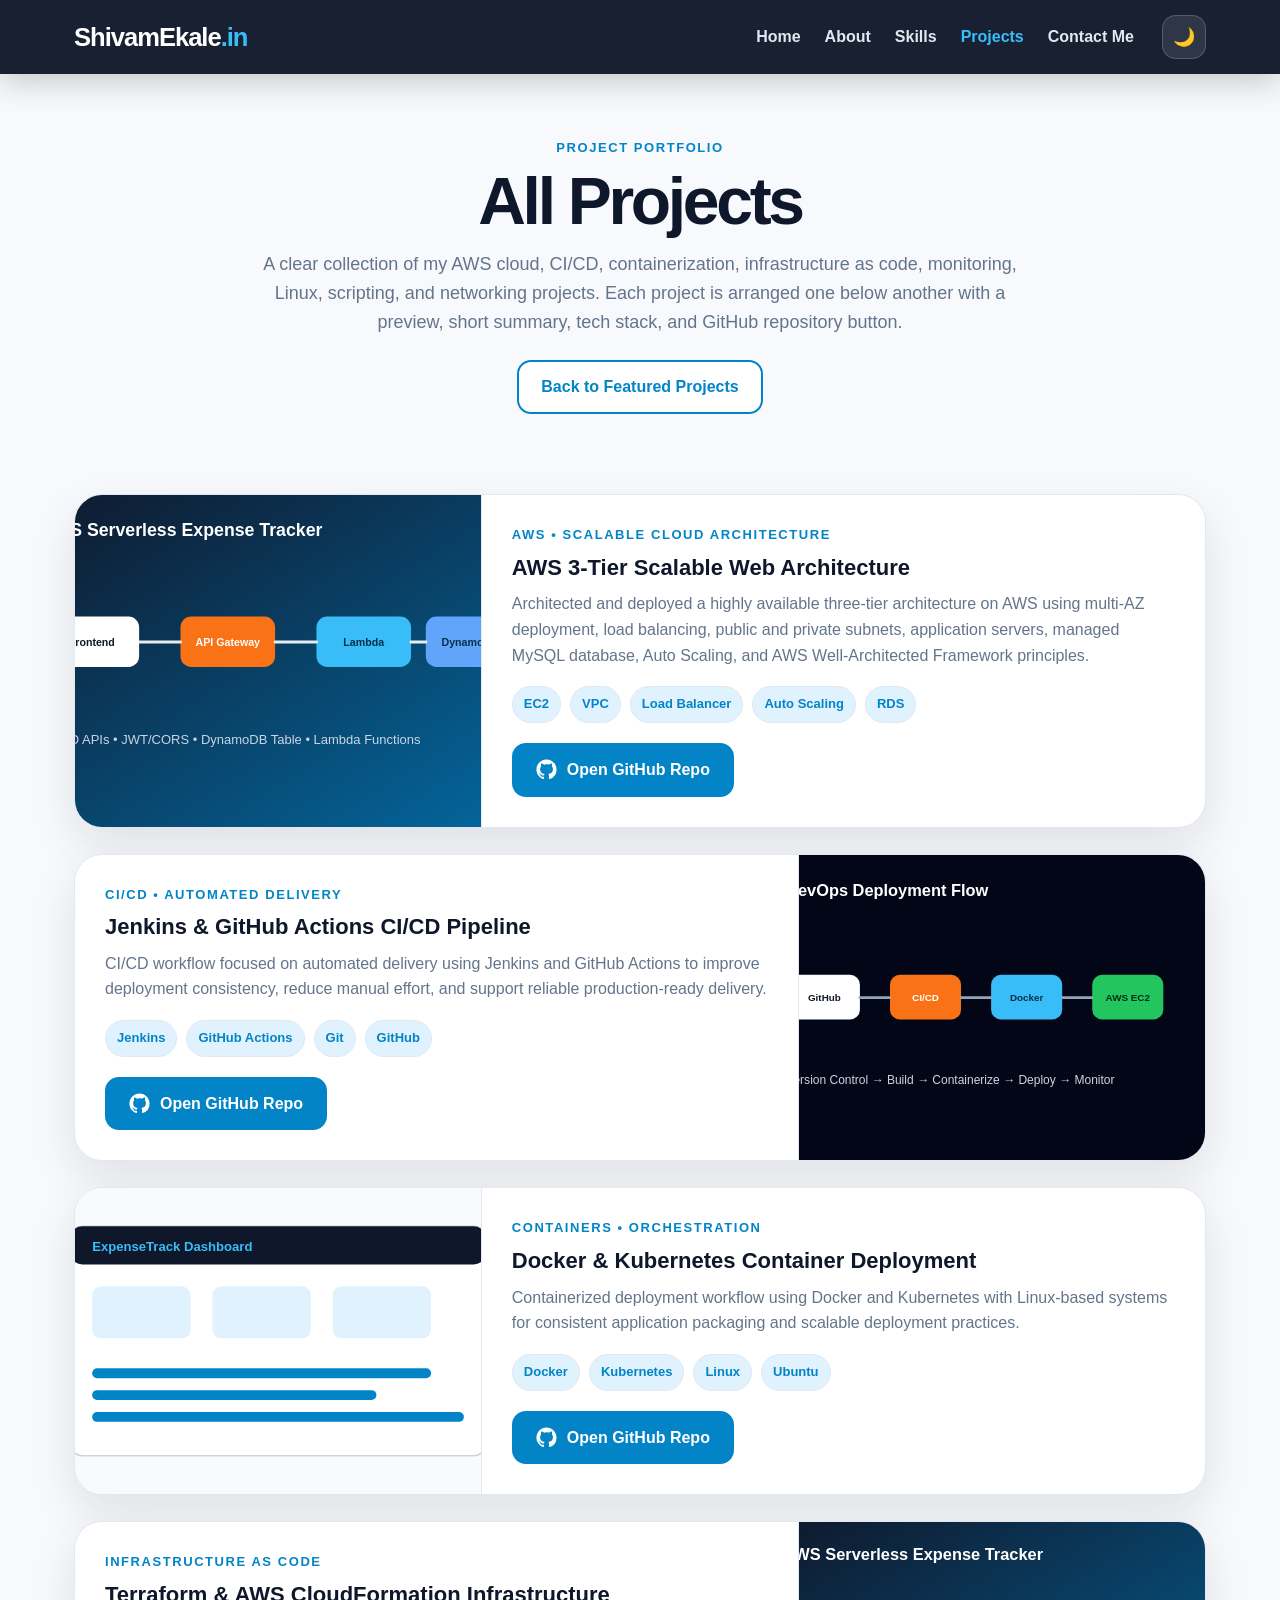
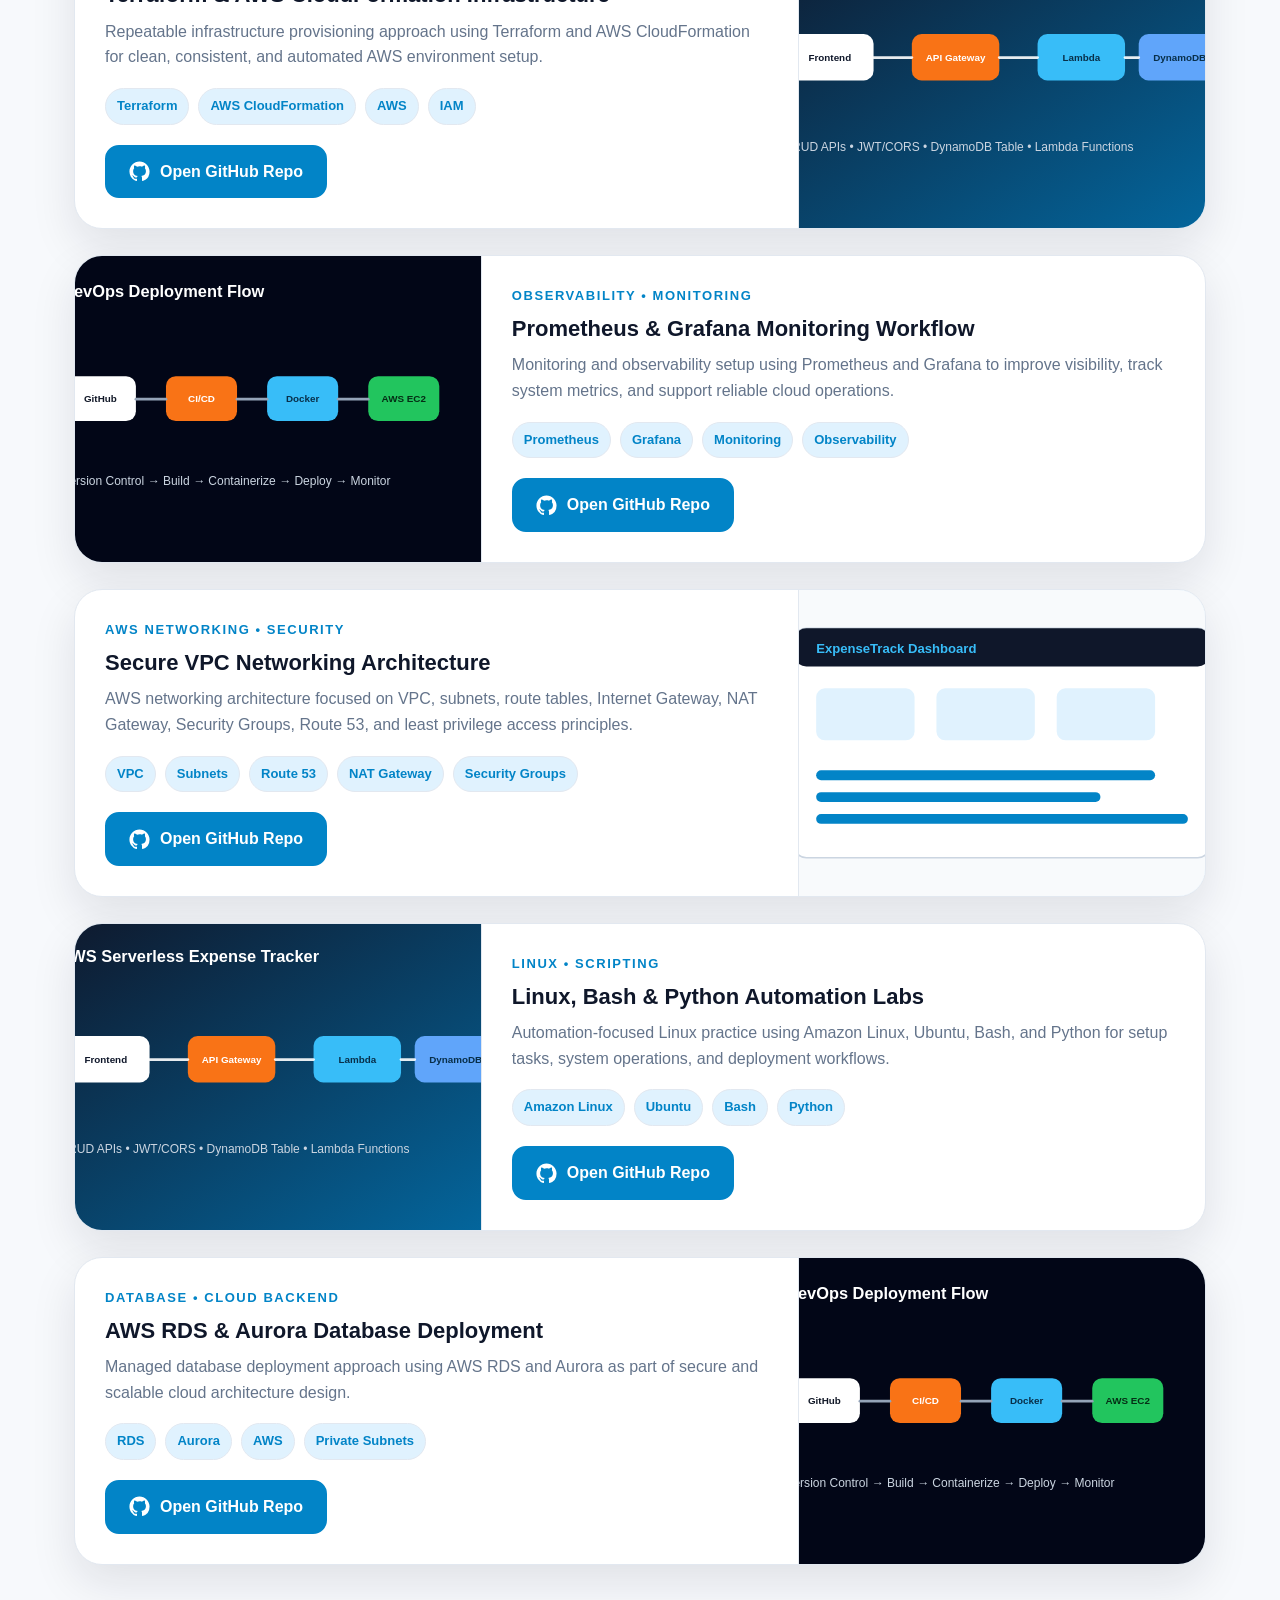
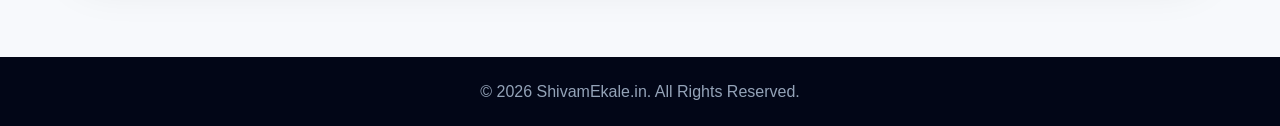
==== projects.html @ 3e988bfe "Website:V1" ====
<!DOCTYPE html>
<html lang="en" data-theme="light">
<head>
  <meta charset="UTF-8" />
  <meta name="viewport" content="width=device-width, initial-scale=1.0" />
  <meta name="description" content="All AWS, DevOps, CI/CD, Docker, Kubernetes, Terraform, monitoring, Linux, and cloud networking projects by Shivam Ekale." />
  <title>Projects | ShivamEkale.in</title>
  <link rel="stylesheet" href="style.css" />
</head>
<body>
  <header class="site-header">
    <nav class="navbar" aria-label="Main navigation">
      <a href="index.html#home" class="brand">ShivamEkale<span>.in</span></a>

      <ul class="nav-links" id="navLinks">
        <li><a href="index.html#home">Home</a></li>
        <li><a href="index.html#about">About</a></li>
        <li><a href="index.html#skills">Skills</a></li>
        <li><a class="active-link" href="projects.html">Projects</a></li>
        <li><a href="index.html#contact">Contact Me</a></li>
      </ul>

      <div class="nav-controls">
        <button class="theme-toggle" id="themeToggle" type="button" aria-label="Switch theme"><span>🌙</span></button>
        <button class="menu-toggle" id="menuToggle" type="button" aria-label="Open menu">☰</button>
      </div>
    </nav>
  </header>

  <main>
    <section class="projects-page-hero">
      <p class="eyebrow">Project Portfolio</p>
      <h1>All Projects</h1>
      <p>
        A clear collection of my AWS cloud, CI/CD, containerization, infrastructure as code,
        monitoring, Linux, scripting, and networking projects. Each project is arranged one below another
        with a preview, short summary, tech stack, and GitHub repository button.
      </p>
      <a class="btn secondary" href="index.html#projects">Back to Featured Projects</a>
    </section>

    <section class="project-catalog section-lite" aria-label="All portfolio projects">
      <div class="project-catalog-grid">
        <article class="project-catalog-card card">
          <img src="assets/projects/serverless-architecture.svg" alt="AWS 3-Tier Scalable Web Architecture preview" />
          <div class="project-catalog-body">
            <p class="project-date">AWS • Scalable Cloud Architecture</p>
            <h2>AWS 3-Tier Scalable Web Architecture</h2>
            <p>Architected and deployed a highly available three-tier architecture on AWS using multi-AZ deployment, load balancing, public and private subnets, application servers, managed MySQL database, Auto Scaling, and AWS Well-Architected Framework principles.</p>
            <div class="project-tags"><span>EC2</span><span>VPC</span><span>Load Balancer</span><span>Auto Scaling</span><span>RDS</span></div>
            <a class="btn primary github-repo-btn" href="#" target="_blank" rel="noopener"><svg viewBox="0 0 24 24" aria-hidden="true" focusable="false"><path fill="currentColor" d="M12 .5C5.65.5.5 5.65.5 12c0 5.09 3.29 9.4 7.86 10.93.58.1.79-.25.79-.56v-2.16c-3.2.7-3.87-1.38-3.87-1.38-.52-1.33-1.28-1.68-1.28-1.68-1.05-.72.08-.7.08-.7 1.16.08 1.77 1.19 1.77 1.19 1.03 1.76 2.7 1.25 3.36.96.1-.75.4-1.25.73-1.54-2.55-.29-5.23-1.28-5.23-5.68 0-1.25.45-2.28 1.19-3.08-.12-.29-.52-1.46.11-3.04 0 0 .97-.31 3.17 1.18A10.9 10.9 0 0 1 12 6.05c.98 0 1.96.13 2.88.39 2.2-1.49 3.17-1.18 3.17-1.18.63 1.58.23 2.75.11 3.04.74.8 1.19 1.83 1.19 3.08 0 4.41-2.69 5.38-5.25 5.67.41.35.78 1.05.78 2.12v3.2c0 .31.21.67.8.56A11.52 11.52 0 0 0 23.5 12C23.5 5.65 18.35.5 12 .5Z"/></svg><span>Open GitHub Repo</span></a>
          </div>
        </article>

        <article class="project-catalog-card card">
          <img src="assets/projects/devops-flow.svg" alt="Jenkins & GitHub Actions CI/CD Pipeline preview" />
          <div class="project-catalog-body">
            <p class="project-date">CI/CD • Automated Delivery</p>
            <h2>Jenkins & GitHub Actions CI/CD Pipeline</h2>
            <p>CI/CD workflow focused on automated delivery using Jenkins and GitHub Actions to improve deployment consistency, reduce manual effort, and support reliable production-ready delivery.</p>
            <div class="project-tags"><span>Jenkins</span><span>GitHub Actions</span><span>Git</span><span>GitHub</span></div>
            <a class="btn primary github-repo-btn" href="#" target="_blank" rel="noopener"><svg viewBox="0 0 24 24" aria-hidden="true" focusable="false"><path fill="currentColor" d="M12 .5C5.65.5.5 5.65.5 12c0 5.09 3.29 9.4 7.86 10.93.58.1.79-.25.79-.56v-2.16c-3.2.7-3.87-1.38-3.87-1.38-.52-1.33-1.28-1.68-1.28-1.68-1.05-.72.08-.7.08-.7 1.16.08 1.77 1.19 1.77 1.19 1.03 1.76 2.7 1.25 3.36.96.1-.75.4-1.25.73-1.54-2.55-.29-5.23-1.28-5.23-5.68 0-1.25.45-2.28 1.19-3.08-.12-.29-.52-1.46.11-3.04 0 0 .97-.31 3.17 1.18A10.9 10.9 0 0 1 12 6.05c.98 0 1.96.13 2.88.39 2.2-1.49 3.17-1.18 3.17-1.18.63 1.58.23 2.75.11 3.04.74.8 1.19 1.83 1.19 3.08 0 4.41-2.69 5.38-5.25 5.67.41.35.78 1.05.78 2.12v3.2c0 .31.21.67.8.56A11.52 11.52 0 0 0 23.5 12C23.5 5.65 18.35.5 12 .5Z"/></svg><span>Open GitHub Repo</span></a>
          </div>
        </article>

        <article class="project-catalog-card card">
          <img src="assets/projects/serverless-ui.svg" alt="Docker & Kubernetes Container Deployment preview" />
          <div class="project-catalog-body">
            <p class="project-date">Containers • Orchestration</p>
            <h2>Docker & Kubernetes Container Deployment</h2>
            <p>Containerized deployment workflow using Docker and Kubernetes with Linux-based systems for consistent application packaging and scalable deployment practices.</p>
            <div class="project-tags"><span>Docker</span><span>Kubernetes</span><span>Linux</span><span>Ubuntu</span></div>
            <a class="btn primary github-repo-btn" href="#" target="_blank" rel="noopener"><svg viewBox="0 0 24 24" aria-hidden="true" focusable="false"><path fill="currentColor" d="M12 .5C5.65.5.5 5.65.5 12c0 5.09 3.29 9.4 7.86 10.93.58.1.79-.25.79-.56v-2.16c-3.2.7-3.87-1.38-3.87-1.38-.52-1.33-1.28-1.68-1.28-1.68-1.05-.72.08-.7.08-.7 1.16.08 1.77 1.19 1.77 1.19 1.03 1.76 2.7 1.25 3.36.96.1-.75.4-1.25.73-1.54-2.55-.29-5.23-1.28-5.23-5.68 0-1.25.45-2.28 1.19-3.08-.12-.29-.52-1.46.11-3.04 0 0 .97-.31 3.17 1.18A10.9 10.9 0 0 1 12 6.05c.98 0 1.96.13 2.88.39 2.2-1.49 3.17-1.18 3.17-1.18.63 1.58.23 2.75.11 3.04.74.8 1.19 1.83 1.19 3.08 0 4.41-2.69 5.38-5.25 5.67.41.35.78 1.05.78 2.12v3.2c0 .31.21.67.8.56A11.52 11.52 0 0 0 23.5 12C23.5 5.65 18.35.5 12 .5Z"/></svg><span>Open GitHub Repo</span></a>
          </div>
        </article>

        <article class="project-catalog-card card">
          <img src="assets/projects/serverless-architecture.svg" alt="Terraform & AWS CloudFormation Infrastructure preview" />
          <div class="project-catalog-body">
            <p class="project-date">Infrastructure as Code</p>
            <h2>Terraform & AWS CloudFormation Infrastructure</h2>
            <p>Repeatable infrastructure provisioning approach using Terraform and AWS CloudFormation for clean, consistent, and automated AWS environment setup.</p>
            <div class="project-tags"><span>Terraform</span><span>AWS CloudFormation</span><span>AWS</span><span>IAM</span></div>
            <a class="btn primary github-repo-btn" href="#" target="_blank" rel="noopener"><svg viewBox="0 0 24 24" aria-hidden="true" focusable="false"><path fill="currentColor" d="M12 .5C5.65.5.5 5.65.5 12c0 5.09 3.29 9.4 7.86 10.93.58.1.79-.25.79-.56v-2.16c-3.2.7-3.87-1.38-3.87-1.38-.52-1.33-1.28-1.68-1.28-1.68-1.05-.72.08-.7.08-.7 1.16.08 1.77 1.19 1.77 1.19 1.03 1.76 2.7 1.25 3.36.96.1-.75.4-1.25.73-1.54-2.55-.29-5.23-1.28-5.23-5.68 0-1.25.45-2.28 1.19-3.08-.12-.29-.52-1.46.11-3.04 0 0 .97-.31 3.17 1.18A10.9 10.9 0 0 1 12 6.05c.98 0 1.96.13 2.88.39 2.2-1.49 3.17-1.18 3.17-1.18.63 1.58.23 2.75.11 3.04.74.8 1.19 1.83 1.19 3.08 0 4.41-2.69 5.38-5.25 5.67.41.35.78 1.05.78 2.12v3.2c0 .31.21.67.8.56A11.52 11.52 0 0 0 23.5 12C23.5 5.65 18.35.5 12 .5Z"/></svg><span>Open GitHub Repo</span></a>
          </div>
        </article>

        <article class="project-catalog-card card">
          <img src="assets/projects/devops-flow.svg" alt="Prometheus & Grafana Monitoring Workflow preview" />
          <div class="project-catalog-body">
            <p class="project-date">Observability • Monitoring</p>
            <h2>Prometheus & Grafana Monitoring Workflow</h2>
            <p>Monitoring and observability setup using Prometheus and Grafana to improve visibility, track system metrics, and support reliable cloud operations.</p>
            <div class="project-tags"><span>Prometheus</span><span>Grafana</span><span>Monitoring</span><span>Observability</span></div>
            <a class="btn primary github-repo-btn" href="#" target="_blank" rel="noopener"><svg viewBox="0 0 24 24" aria-hidden="true" focusable="false"><path fill="currentColor" d="M12 .5C5.65.5.5 5.65.5 12c0 5.09 3.29 9.4 7.86 10.93.58.1.79-.25.79-.56v-2.16c-3.2.7-3.87-1.38-3.87-1.38-.52-1.33-1.28-1.68-1.28-1.68-1.05-.72.08-.7.08-.7 1.16.08 1.77 1.19 1.77 1.19 1.03 1.76 2.7 1.25 3.36.96.1-.75.4-1.25.73-1.54-2.55-.29-5.23-1.28-5.23-5.68 0-1.25.45-2.28 1.19-3.08-.12-.29-.52-1.46.11-3.04 0 0 .97-.31 3.17 1.18A10.9 10.9 0 0 1 12 6.05c.98 0 1.96.13 2.88.39 2.2-1.49 3.17-1.18 3.17-1.18.63 1.58.23 2.75.11 3.04.74.8 1.19 1.83 1.19 3.08 0 4.41-2.69 5.38-5.25 5.67.41.35.78 1.05.78 2.12v3.2c0 .31.21.67.8.56A11.52 11.52 0 0 0 23.5 12C23.5 5.65 18.35.5 12 .5Z"/></svg><span>Open GitHub Repo</span></a>
          </div>
        </article>

        <article class="project-catalog-card card">
          <img src="assets/projects/serverless-ui.svg" alt="Secure VPC Networking Architecture preview" />
          <div class="project-catalog-body">
            <p class="project-date">AWS Networking • Security</p>
            <h2>Secure VPC Networking Architecture</h2>
            <p>AWS networking architecture focused on VPC, subnets, route tables, Internet Gateway, NAT Gateway, Security Groups, Route 53, and least privilege access principles.</p>
            <div class="project-tags"><span>VPC</span><span>Subnets</span><span>Route 53</span><span>NAT Gateway</span><span>Security Groups</span></div>
            <a class="btn primary github-repo-btn" href="#" target="_blank" rel="noopener"><svg viewBox="0 0 24 24" aria-hidden="true" focusable="false"><path fill="currentColor" d="M12 .5C5.65.5.5 5.65.5 12c0 5.09 3.29 9.4 7.86 10.93.58.1.79-.25.79-.56v-2.16c-3.2.7-3.87-1.38-3.87-1.38-.52-1.33-1.28-1.68-1.28-1.68-1.05-.72.08-.7.08-.7 1.16.08 1.77 1.19 1.77 1.19 1.03 1.76 2.7 1.25 3.36.96.1-.75.4-1.25.73-1.54-2.55-.29-5.23-1.28-5.23-5.68 0-1.25.45-2.28 1.19-3.08-.12-.29-.52-1.46.11-3.04 0 0 .97-.31 3.17 1.18A10.9 10.9 0 0 1 12 6.05c.98 0 1.96.13 2.88.39 2.2-1.49 3.17-1.18 3.17-1.18.63 1.58.23 2.75.11 3.04.74.8 1.19 1.83 1.19 3.08 0 4.41-2.69 5.38-5.25 5.67.41.35.78 1.05.78 2.12v3.2c0 .31.21.67.8.56A11.52 11.52 0 0 0 23.5 12C23.5 5.65 18.35.5 12 .5Z"/></svg><span>Open GitHub Repo</span></a>
          </div>
        </article>

        <article class="project-catalog-card card">
          <img src="assets/projects/serverless-architecture.svg" alt="Linux, Bash & Python Automation Labs preview" />
          <div class="project-catalog-body">
            <p class="project-date">Linux • Scripting</p>
            <h2>Linux, Bash & Python Automation Labs</h2>
            <p>Automation-focused Linux practice using Amazon Linux, Ubuntu, Bash, and Python for setup tasks, system operations, and deployment workflows.</p>
            <div class="project-tags"><span>Amazon Linux</span><span>Ubuntu</span><span>Bash</span><span>Python</span></div>
            <a class="btn primary github-repo-btn" href="#" target="_blank" rel="noopener"><svg viewBox="0 0 24 24" aria-hidden="true" focusable="false"><path fill="currentColor" d="M12 .5C5.65.5.5 5.65.5 12c0 5.09 3.29 9.4 7.86 10.93.58.1.79-.25.79-.56v-2.16c-3.2.7-3.87-1.38-3.87-1.38-.52-1.33-1.28-1.68-1.28-1.68-1.05-.72.08-.7.08-.7 1.16.08 1.77 1.19 1.77 1.19 1.03 1.76 2.7 1.25 3.36.96.1-.75.4-1.25.73-1.54-2.55-.29-5.23-1.28-5.23-5.68 0-1.25.45-2.28 1.19-3.08-.12-.29-.52-1.46.11-3.04 0 0 .97-.31 3.17 1.18A10.9 10.9 0 0 1 12 6.05c.98 0 1.96.13 2.88.39 2.2-1.49 3.17-1.18 3.17-1.18.63 1.58.23 2.75.11 3.04.74.8 1.19 1.83 1.19 3.08 0 4.41-2.69 5.38-5.25 5.67.41.35.78 1.05.78 2.12v3.2c0 .31.21.67.8.56A11.52 11.52 0 0 0 23.5 12C23.5 5.65 18.35.5 12 .5Z"/></svg><span>Open GitHub Repo</span></a>
          </div>
        </article>

        <article class="project-catalog-card card">
          <img src="assets/projects/devops-flow.svg" alt="AWS RDS & Aurora Database Deployment preview" />
          <div class="project-catalog-body">
            <p class="project-date">Database • Cloud Backend</p>
            <h2>AWS RDS & Aurora Database Deployment</h2>
            <p>Managed database deployment approach using AWS RDS and Aurora as part of secure and scalable cloud architecture design.</p>
            <div class="project-tags"><span>RDS</span><span>Aurora</span><span>AWS</span><span>Private Subnets</span></div>
            <a class="btn primary github-repo-btn" href="#" target="_blank" rel="noopener"><svg viewBox="0 0 24 24" aria-hidden="true" focusable="false"><path fill="currentColor" d="M12 .5C5.65.5.5 5.65.5 12c0 5.09 3.29 9.4 7.86 10.93.58.1.79-.25.79-.56v-2.16c-3.2.7-3.87-1.38-3.87-1.38-.52-1.33-1.28-1.68-1.28-1.68-1.05-.72.08-.7.08-.7 1.16.08 1.77 1.19 1.77 1.19 1.03 1.76 2.7 1.25 3.36.96.1-.75.4-1.25.73-1.54-2.55-.29-5.23-1.28-5.23-5.68 0-1.25.45-2.28 1.19-3.08-.12-.29-.52-1.46.11-3.04 0 0 .97-.31 3.17 1.18A10.9 10.9 0 0 1 12 6.05c.98 0 1.96.13 2.88.39 2.2-1.49 3.17-1.18 3.17-1.18.63 1.58.23 2.75.11 3.04.74.8 1.19 1.83 1.19 3.08 0 4.41-2.69 5.38-5.25 5.67.41.35.78 1.05.78 2.12v3.2c0 .31.21.67.8.56A11.52 11.52 0 0 0 23.5 12C23.5 5.65 18.35.5 12 .5Z"/></svg><span>Open GitHub Repo</span></a>
          </div>
        </article>
      </div>
    </section>
  </main>

  <footer>© 2026 ShivamEkale.in. All Rights Reserved.</footer>
  <script src="script.js"></script>
</body>
</html>
---- style.css ----
:root {
  --bg: #f7f9fc;
  --surface: #ffffff;
  --card: #ffffff;
  --text: #1f2937;
  --muted: #64748b;
  --dark: #0f172a;
  --blue: #0284c7;
  --blue-dark: #0369a1;
  --cyan: #38bdf8;
  --soft: #e0f2fe;
  --line: #e2e8f0;
  --shadow: 0 18px 45px rgba(15, 23, 42, 0.10);
  --header: rgba(15, 23, 42, 0.96);
}

[data-theme="dark"] {
  --bg: #020617;
  --surface: #0f172a;
  --card: #111827;
  --text: #e5e7eb;
  --muted: #cbd5e1;
  --dark: #f8fafc;
  --blue: #38bdf8;
  --blue-dark: #7dd3fc;
  --cyan: #7dd3fc;
  --soft: #12263a;
  --line: #243244;
  --shadow: 0 18px 45px rgba(0, 0, 0, 0.35);
  --header: rgba(2, 6, 23, 0.96);
}

* {
  box-sizing: border-box;
  margin: 0;
  padding: 0;
}

html {
  scroll-behavior: smooth;
}

body {
  font-family: "Segoe UI", Arial, sans-serif;
  background: var(--bg);
  color: var(--text);
  line-height: 1.6;
  transition: background 0.25s ease, color 0.25s ease;
}

a {
  color: inherit;
  text-decoration: none;
}

img, svg {
  max-width: 100%;
}

.site-header {
  position: fixed;
  inset: 0 0 auto 0;
  z-index: 1000;
  background: var(--header);
  backdrop-filter: blur(14px);
  box-shadow: 0 10px 30px rgba(0, 0, 0, 0.18);
}

.navbar {
  max-width: 1180px;
  margin: 0 auto;
  min-height: 74px;
  padding: 0 24px;
  display: flex;
  align-items: center;
  gap: 20px;
}

.brand {
  color: #ffffff;
  font-size: clamp(21px, 2vw, 27px);
  font-weight: 900;
  letter-spacing: -0.04em;
  white-space: nowrap;
}

.brand span {
  color: var(--cyan);
}

.nav-links {
  list-style: none;
  display: flex;
  align-items: center;
  gap: 24px;
  margin-left: auto;
}

.nav-links a {
  color: #e2e8f0;
  font-weight: 750;
  transition: color 0.25s ease;
}

.nav-links a:hover,
.nav-links a.active-link {
  color: var(--cyan);
}

.nav-controls {
  display: flex;
  align-items: center;
  gap: 10px;
  margin-left: 8px;
}

.theme-toggle,
.menu-toggle {
  border: 1px solid rgba(255, 255, 255, 0.18);
  background: rgba(255, 255, 255, 0.10);
  color: #ffffff;
  border-radius: 14px;
  width: 44px;
  height: 44px;
  display: inline-grid;
  place-items: center;
  cursor: pointer;
  font-size: 18px;
  transition: transform 0.25s ease, background 0.25s ease;
}

.theme-toggle:hover,
.menu-toggle:hover {
  background: rgba(255, 255, 255, 0.18);
  transform: translateY(-2px);
}

.menu-toggle {
  display: none;
  font-size: 24px;
}

.hero {
  max-width: 1180px;
  margin: 0 auto;
  min-height: 100vh;
  padding: 126px 24px 80px;
  display: grid;
  grid-template-columns: 1.12fr 0.88fr;
  align-items: center;
  gap: 54px;
}

.eyebrow,
.section-heading p,
.project-date {
  color: var(--blue);
  font-size: 13px;
  font-weight: 900;
  letter-spacing: 0.12em;
  text-transform: uppercase;
}

.hero h1 {
  color: var(--dark);
  font-size: clamp(42px, 7vw, 74px);
  line-height: 1.04;
  margin-top: 10px;
  letter-spacing: -0.055em;
}

.hero h1 span {
  color: var(--blue);
}

.hero h2 {
  color: var(--dark);
  font-size: clamp(24px, 3vw, 34px);
  margin: 12px 0 14px;
}

.hero-summary {
  color: var(--muted);
  max-width: 660px;
  font-size: 18px;
}

.hero-details {
  display: grid;
  grid-template-columns: repeat(2, minmax(220px, 1fr));
  gap: 12px;
  margin-top: 26px;
}

.detail-card {
  display: flex;
  flex-direction: column;
  gap: 4px;
  min-height: 76px;
  padding: 14px 16px;
  background: var(--surface);
  border: 1px solid var(--line);
  border-radius: 18px;
  box-shadow: 0 10px 24px rgba(15, 23, 42, 0.06);
  transition: transform 0.25s ease, border-color 0.25s ease;
}

.detail-card:hover {
  transform: translateY(-3px);
  border-color: var(--cyan);
}

.detail-label {
  color: var(--blue);
  font-size: 12px;
  font-weight: 900;
  letter-spacing: 0.08em;
  text-transform: uppercase;
}

.detail-value {
  color: var(--text);
  font-size: 15px;
  font-weight: 800;
  overflow-wrap: anywhere;
}

.status-card .detail-value,
.status-contact strong {
  display: flex;
  align-items: center;
  gap: 8px;
}

.status-dot {
  width: 10px;
  height: 10px;
  border-radius: 999px;
  background: #22c55e;
  display: inline-block;
  box-shadow: 0 0 0 6px rgba(34, 197, 94, 0.14);
  flex: 0 0 auto;
}

.hero-cta-row,
.about-actions,
.contact-actions {
  display: flex;
  align-items: center;
  gap: 14px;
  flex-wrap: wrap;
  margin-top: 26px;
}

.social-links {
  display: flex;
  align-items: center;
  gap: 12px;
}

.social-icon {
  width: 48px;
  height: 48px;
  border-radius: 15px;
  display: grid;
  place-items: center;
  color: #ffffff;
  box-shadow: 0 12px 24px rgba(15, 23, 42, 0.14);
  transition: transform 0.25s ease, filter 0.25s ease;
}

.social-icon svg {
  width: 24px;
  height: 24px;
}

.social-icon.linkedin {
  background: #0a66c2;
}

.social-icon.github {
  background: #181717;
}

[data-theme="dark"] .social-icon.github {
  background: #f8fafc;
  color: #181717;
}

.social-icon:hover {
  transform: translateY(-4px);
  filter: brightness(1.08);
}

.btn {
  display: inline-flex;
  align-items: center;
  justify-content: center;
  min-height: 48px;
  padding: 12px 22px;
  border-radius: 14px;
  font-weight: 900;
  border: 2px solid var(--blue);
  transition: transform 0.25s ease, box-shadow 0.25s ease, background 0.25s ease;
}

.btn.primary {
  background: var(--blue);
  color: #ffffff;
}

.btn.secondary {
  background: var(--surface);
  color: var(--blue);
}

.btn:hover {
  transform: translateY(-3px);
  box-shadow: 0 14px 26px rgba(2, 132, 199, 0.22);
}

.resume-btn {
  min-width: 190px;
}

.hero-visual {
  display: flex;
  justify-content: center;
}

.photo-card {
  width: min(390px, 90vw);
  height: 500px;
  border-radius: 34px;
  overflow: hidden;
  background: var(--soft);
  border: 1px solid var(--line);
  box-shadow: var(--shadow);
  position: relative;
}

.photo-card::before {
  content: "";
  position: absolute;
  inset: 14px;
  border: 2px solid rgba(56, 189, 248, 0.55);
  border-radius: 26px;
  z-index: 2;
  pointer-events: none;
}

.photo-card img {
  width: 100%;
  height: 100%;
  object-fit: cover;
  object-position: center top;
}

.section,
.section-lite {
  max-width: 1180px;
  margin: 0 auto;
  padding: 92px 24px;
}

.section-heading {
  text-align: center;
  margin-bottom: 42px;
}

.section-heading h2 {
  color: var(--dark);
  font-size: clamp(32px, 4vw, 42px);
  letter-spacing: -0.035em;
}

.card {
  background: var(--card);
  border: 1px solid var(--line);
  border-radius: 28px;
  box-shadow: var(--shadow);
}

.about-grid {
  display: grid;
  grid-template-columns: 1.35fr 0.85fr;
  gap: 24px;
  align-items: stretch;
}

.about-text {
  padding: 34px;
}

.about-text h3 {
  color: var(--dark);
  font-size: 27px;
  margin-bottom: 14px;
}

.about-text p {
  color: var(--muted);
  margin-bottom: 16px;
}

.cert-card {
  padding: 30px;
  border-radius: 28px;
  background: linear-gradient(160deg, #0f172a, #075985);
  color: #ffffff;
  display: flex;
  flex-direction: column;
  align-items: center;
  justify-content: center;
  text-align: center;
  gap: 18px;
  box-shadow: var(--shadow);
}

.cert-card img {
  width: 160px;
  height: 160px;
  object-fit: contain;
}

.cert-card p {
  color: #bae6fd;
}

.skills-grid {
  display: grid;
  grid-template-columns: repeat(3, 1fr);
  gap: 20px;
}

.skill-card {
  background: linear-gradient(180deg, var(--card), var(--surface));
  border: 1px solid var(--line);
  border-radius: 24px;
  padding: 26px;
  box-shadow: 0 14px 35px rgba(15, 23, 42, 0.08);
  transition: transform 0.25s ease, border-color 0.25s ease;
  position: relative;
  overflow: hidden;
}

.skill-card::after {
  content: "";
  position: absolute;
  right: -34px;
  bottom: -54px;
  width: 135px;
  height: 135px;
  border-radius: 999px;
  background: var(--soft);
  opacity: 0.72;
}

.skill-card:hover {
  transform: translateY(-8px);
  border-color: var(--cyan);
}

.skill-card span {
  display: grid;
  place-items: center;
  width: 52px;
  height: 52px;
  background: var(--soft);
  border-radius: 16px;
  font-size: 25px;
  margin-bottom: 18px;
}

.skill-card h3 {
  color: var(--dark);
  font-size: 22px;
  margin-bottom: 8px;
}

.skill-card p {
  color: var(--muted);
  position: relative;
  z-index: 1;
}

.project-showcase {
  display: grid;
  grid-template-columns: 1.08fr 0.92fr;
  gap: 34px;
  padding: 24px;
  margin-bottom: 28px;
  align-items: center;
}

.project-showcase.reverse {
  direction: rtl;
}

.project-showcase.reverse > * {
  direction: ltr;
}

.project-slider {
  height: 350px;
  border-radius: 22px;
  overflow: hidden;
  background: var(--soft);
  position: relative;
  border: 1px solid var(--line);
}

.project-slider img {
  position: absolute;
  inset: 0;
  width: 100%;
  height: 100%;
  object-fit: cover;
  opacity: 0;
  transition: opacity 0.8s ease;
}

.project-slider img.active {
  opacity: 1;
}

.project-info {
  padding: 12px;
}

.project-info h3 {
  color: var(--dark);
  font-size: clamp(24px, 3vw, 31px);
  line-height: 1.2;
  margin: 10px 0 12px;
}

.project-info p:not(.project-date),
.project-catalog-body p:not(.project-date) {
  color: var(--muted);
}

.project-tags {
  display: flex;
  flex-wrap: wrap;
  gap: 9px;
  margin: 18px 0 24px;
}

.project-tags span {
  background: var(--soft);
  color: var(--blue);
  border: 1px solid var(--line);
  padding: 7px 11px;
  border-radius: 999px;
  font-size: 13px;
  font-weight: 850;
}

.view-all-wrap {
  text-align: center;
  margin-top: 36px;
}

.contact-layout {
  display: grid;
  grid-template-columns: 0.92fr 1.08fr;
  gap: 28px;
  align-items: stretch;
}

.contact-info-card {
  text-align: left;
  padding: 38px;
  background: linear-gradient(140deg, #0f172a, #075985);
  color: #ffffff;
}

.contact-info-card h3 {
  font-size: 26px;
  line-height: 1.25;
  margin: 8px 0 12px;
}

.contact-info-card p {
  color: #dbeafe;
}

.contact-detail-list {
  display: grid;
  gap: 12px;
  margin-top: 22px;
}

.contact-detail-item {
  display: flex;
  flex-direction: column;
  gap: 2px;
  padding: 14px 16px;
  border: 1px solid rgba(255, 255, 255, 0.16);
  border-radius: 16px;
  background: rgba(255, 255, 255, 0.08);
  color: #ffffff;
  transition: transform 0.25s ease, background 0.25s ease;
}

.contact-detail-item:hover {
  transform: translateY(-2px);
  background: rgba(255, 255, 255, 0.12);
}

.contact-detail-item span {
  color: #bae6fd;
  font-size: 12px;
  text-transform: uppercase;
  letter-spacing: 0.08em;
  font-weight: 900;
}

.contact-detail-item strong {
  color: #ffffff;
  font-size: 16px;
  overflow-wrap: anywhere;
}

.connect-heading {
  margin-top: 24px;
  color: #ffffff;
}

.contact-socials {
  margin-top: 16px;
}

.contact-form {
  padding: 34px;
}

.form-row {
  display: flex;
  flex-direction: column;
  gap: 8px;
  margin-bottom: 18px;
}

.form-row label {
  color: var(--dark);
  font-weight: 850;
}

.form-row input,
.form-row textarea {
  width: 100%;
  border: 1px solid var(--line);
  border-radius: 14px;
  padding: 14px 15px;
  font: inherit;
  background: var(--surface);
  color: var(--text);
  outline: none;
}

.form-row input:focus,
.form-row textarea:focus {
  border-color: var(--blue);
  box-shadow: 0 0 0 4px rgba(56, 189, 248, 0.16);
}

.form-row textarea {
  resize: vertical;
}

.contact-form .btn {
  width: 100%;
}

.form-status {
  min-height: 24px;
  margin-top: 14px;
  color: var(--muted);
  font-weight: 700;
}

.projects-page-hero {
  max-width: 1180px;
  margin: 0 auto;
  padding: 138px 24px 50px;
  text-align: center;
}

.projects-page-hero h1 {
  color: var(--dark);
  font-size: clamp(42px, 6vw, 66px);
  line-height: 1.05;
  letter-spacing: -0.05em;
  margin: 8px 0 14px;
}

.projects-page-hero p:not(.eyebrow) {
  color: var(--muted);
  max-width: 760px;
  margin: 0 auto 24px;
  font-size: 18px;
}

.project-catalog {
  padding-top: 30px;
}

.project-catalog-grid {
  display: flex;
  flex-direction: column;
  gap: 26px;
}

.project-catalog-card {
  overflow: hidden;
  display: grid;
  grid-template-columns: 0.72fr 1.28fr;
  align-items: stretch;
  transition: transform 0.25s ease, border-color 0.25s ease;
}

.project-catalog-card:hover {
  transform: translateY(-5px);
  border-color: var(--cyan);
}

.project-catalog-card:nth-child(even) {
  grid-template-columns: 1.28fr 0.72fr;
}

.project-catalog-card:nth-child(even) img {
  order: 2;
  border-left: 1px solid var(--line);
  border-right: 0;
}

.project-catalog-card img {
  width: 100%;
  height: 100%;
  min-height: 260px;
  object-fit: cover;
  background: var(--soft);
  border-right: 1px solid var(--line);
}

.project-catalog-body {
  padding: 30px;
  display: flex;
  flex-direction: column;
  flex: 1;
}

.project-catalog-body h2 {
  color: var(--dark);
  font-size: 22px;
  line-height: 1.25;
  margin: 8px 0 10px;
}

.project-catalog-body .btn {
  margin-top: auto;
}

.github-repo-btn {
  gap: 10px;
  width: fit-content;
}

.github-repo-btn svg {
  width: 21px;
  height: 21px;
  flex: 0 0 auto;
}

.project-catalog-card .project-tags {
  margin-bottom: 20px;
}


footer {
  text-align: center;
  background: #020617;
  color: #94a3b8;
  padding: 22px;
}

@media (max-width: 1030px) {
  .hero {
    gap: 34px;
  }

  .skills-grid {
    grid-template-columns: repeat(2, 1fr);
  }
}

@media (max-width: 900px) {
  .hero,
  .about-grid,
  .project-showcase,
  .contact-layout {
    grid-template-columns: 1fr;
  }

  .hero {
    text-align: center;
  }

  .hero-summary {
    margin-left: auto;
    margin-right: auto;
  }

  .hero-details {
    max-width: 700px;
    margin-left: auto;
    margin-right: auto;
  }

  .hero-cta-row,
  .about-actions {
    justify-content: center;
  }

  .project-showcase.reverse {
    direction: ltr;
  }

  .project-slider {
    height: 320px;
  }

  .contact-info-card {
    text-align: center;
  }

  .contact-socials {
    justify-content: center;
  }
}

@media (max-width: 760px) {
  .navbar {
    padding: 0 16px;
  }

  .nav-links {
    position: absolute;
    top: 74px;
    left: 0;
    width: 100%;
    display: none;
    flex-direction: column;
    gap: 18px;
    padding: 22px;
    background: #0f172a;
    border-top: 1px solid rgba(255, 255, 255, 0.12);
  }

  .nav-links.active {
    display: flex;
  }

  .nav-controls {
    margin-left: auto;
  }

  .menu-toggle {
    display: inline-grid;
  }

  .hero,
  .section,
  .section-lite {
    padding-left: 18px;
    padding-right: 18px;
  }

  .hero {
    padding-top: 112px;
  }

  .hero-details,
  .skills-grid {
    grid-template-columns: 1fr;
  }

  .detail-card {
    align-items: center;
    text-align: center;
  }

  .photo-card {
    height: 430px;
  }

  .contact-form,
  .contact-info-card,
  .about-text,
  .cert-card {
    padding: 24px;
  }

  .project-catalog-card,
  .project-catalog-card:nth-child(even) {
    grid-template-columns: 1fr;
  }

  .project-catalog-card:nth-child(even) img {
    order: 0;
    border-left: 0;
  }

  .project-catalog-card img {
    min-height: 220px;
    height: 230px;
    border-right: 0;
    border-bottom: 1px solid var(--line);
  }

  .project-catalog-body {
    padding: 24px;
  }
}


@media (max-width: 520px) {
  .brand {
    font-size: 20px;
  }

  .theme-toggle,
  .menu-toggle {
    width: 40px;
    height: 40px;
  }

  .hero-cta-row {
    justify-content: center;
  }

  .resume-btn {
    width: 100%;
  }

  .photo-card {
    height: 390px;
    border-radius: 26px;
  }

  .project-showcase {
    padding: 16px;
    border-radius: 22px;
  }

  .project-slider {
    height: 230px;
  }
}

/* Resume-aligned refinements */
.about-text .eyebrow {
  margin-bottom: 10px;
}

.about-highlight-grid {
  display: grid;
  grid-template-columns: repeat(2, minmax(0, 1fr));
  gap: 10px;
  margin-top: 22px;
}

.about-highlight-grid span {
  display: inline-flex;
  align-items: center;
  min-height: 46px;
  padding: 10px 14px;
  background: var(--soft);
  color: var(--blue);
  border: 1px solid var(--line);
  border-radius: 14px;
  font-weight: 900;
  font-size: 14px;
}

.cert-card .cert-btn {
  width: 100%;
  max-width: 280px;
  background: #ffffff;
  color: #075985;
  border-color: #ffffff;
  margin-top: 4px;
}

.cert-card .cert-btn:hover {
  background: #e0f2fe;
  border-color: #e0f2fe;
}

.resume-skills .skill-card p {
  font-weight: 650;
}

@media (max-width: 760px) {
  .about-highlight-grid {
    grid-template-columns: 1fr;
  }
}
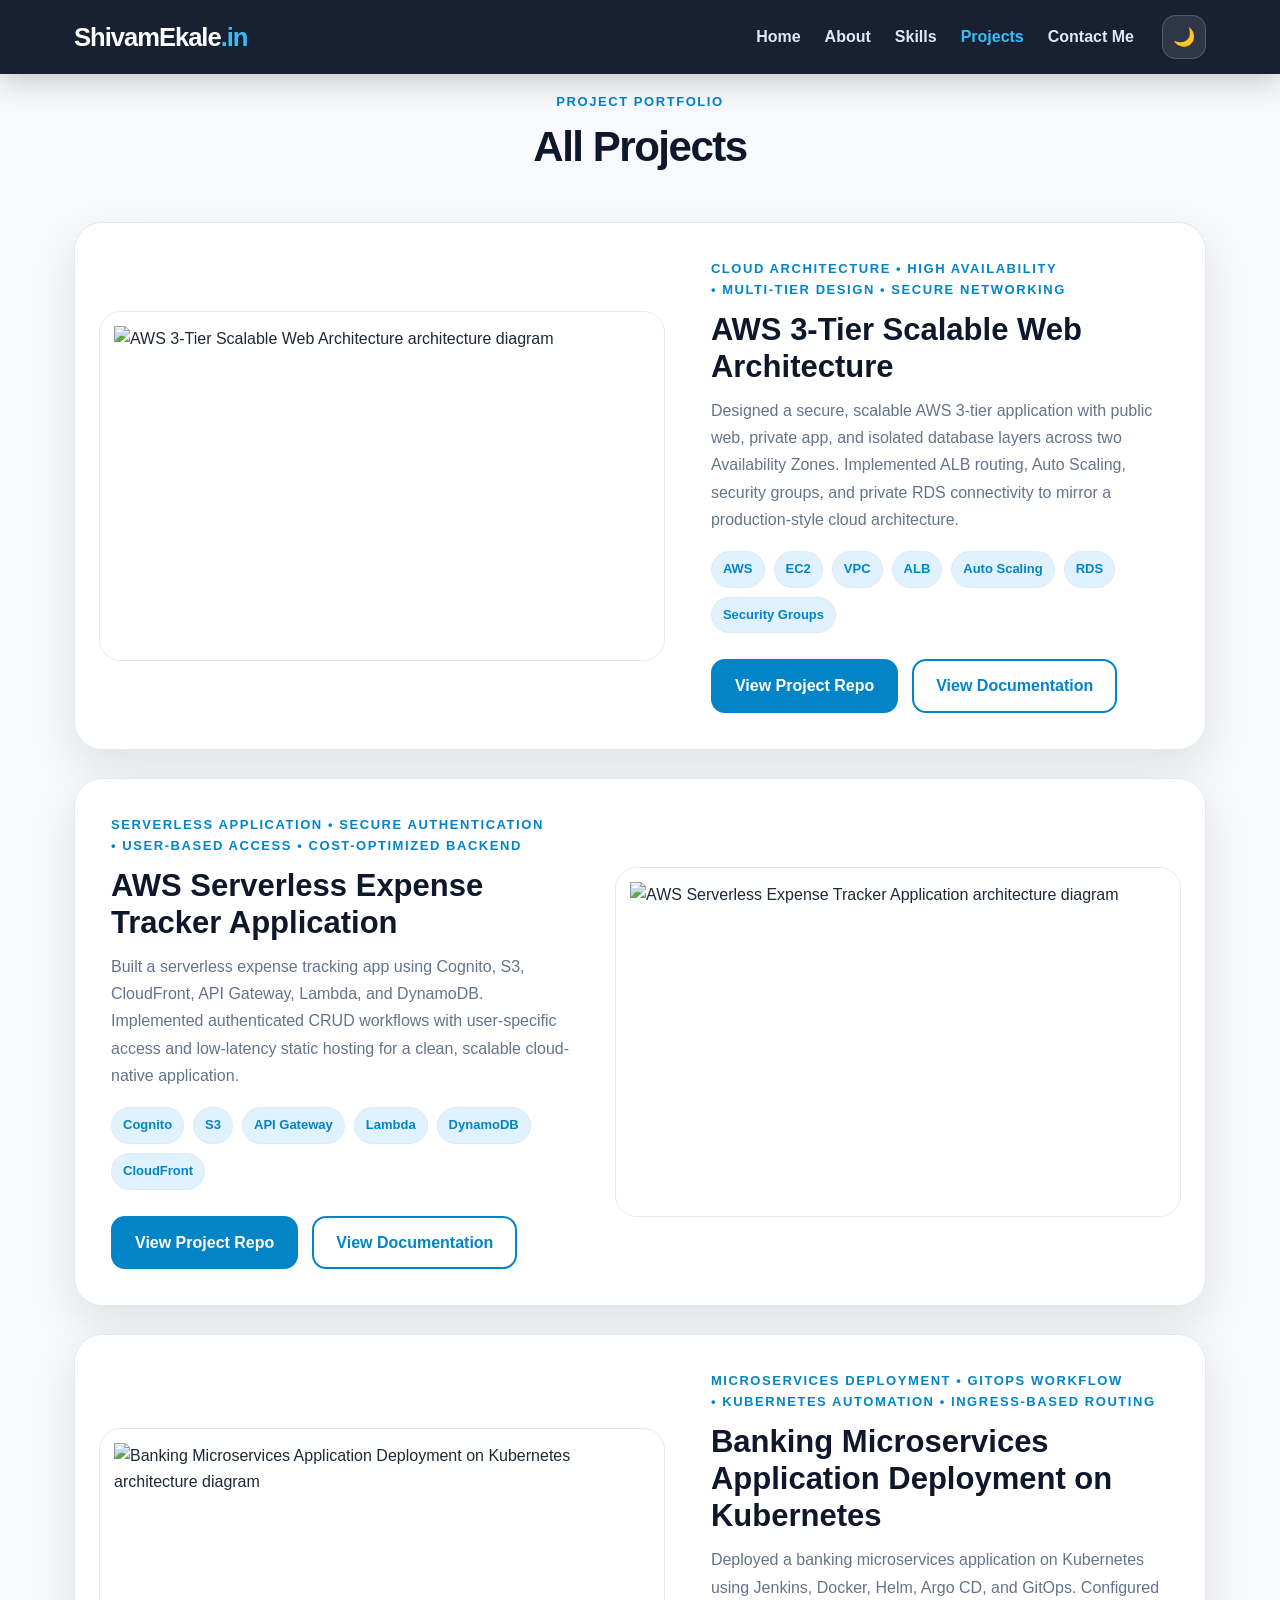
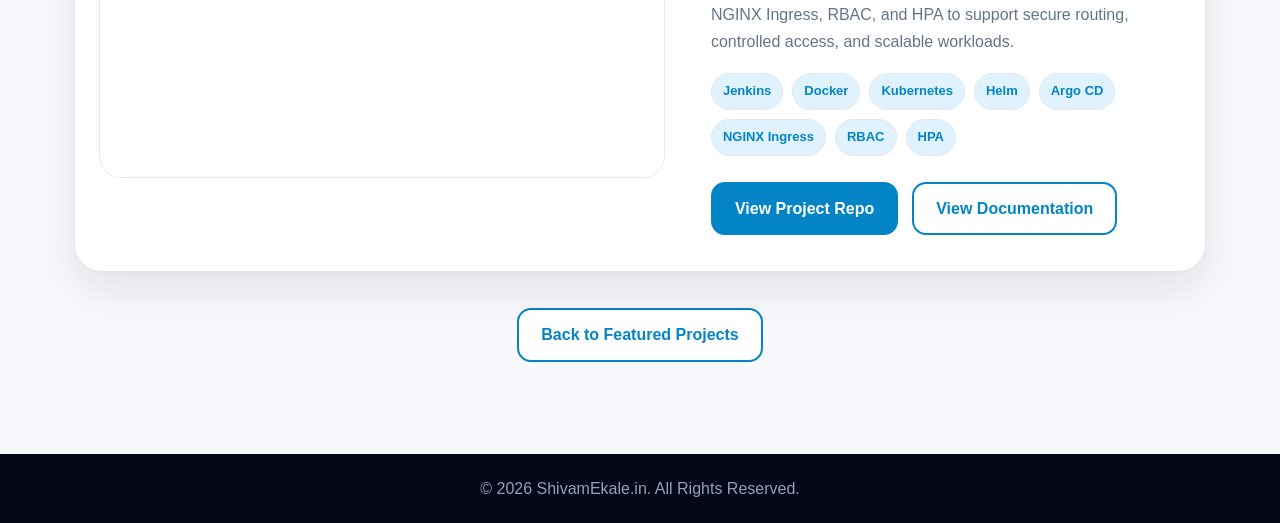
==== commit 51c8be2b: "Update projects.html" ====
--- a/projects.html
+++ b/projects.html
@@ -3,7 +3,7 @@
 <head>
   <meta charset="UTF-8" />
   <meta name="viewport" content="width=device-width, initial-scale=1.0" />
-  <meta name="description" content="All AWS, DevOps, CI/CD, Docker, Kubernetes, Terraform, monitoring, Linux, and cloud networking projects by Shivam Ekale." />
+  <meta name="description" content="AWS, DevOps, Serverless, Kubernetes, and cloud deployment projects by Shivam Ekale." />
   <title>Projects | ShivamEkale.in</title>
   <link rel="stylesheet" href="style.css" />
 </head>
@@ -28,106 +28,62 @@
   </header>
 
   <main>
-    <section class="projects-page-hero">
-      <p class="eyebrow">Project Portfolio</p>
-      <h1>All Projects</h1>
-      <p>
-        A clear collection of my AWS cloud, CI/CD, containerization, infrastructure as code,
-        monitoring, Linux, scripting, and networking projects. Each project is arranged one below another
-        with a preview, short summary, tech stack, and GitHub repository button.
-      </p>
-      <a class="btn secondary" href="index.html#projects">Back to Featured Projects</a>
-    </section>
+    <section class="section projects" id="projects">
+      <div class="section-heading">
+        <p>Project Portfolio</p>
+        <h2>All Projects</h2>
+      </div>
 
-    <section class="project-catalog section-lite" aria-label="All portfolio projects">
-      <div class="project-catalog-grid">
-        <article class="project-catalog-card card">
-          <img src="assets/projects/serverless-architecture.svg" alt="AWS 3-Tier Scalable Web Architecture preview" />
-          <div class="project-catalog-body">
-            <p class="project-date">AWS • Scalable Cloud Architecture</p>
-            <h2>AWS 3-Tier Scalable Web Architecture</h2>
-            <p>Architected and deployed a highly available three-tier architecture on AWS using multi-AZ deployment, load balancing, public and private subnets, application servers, managed MySQL database, Auto Scaling, and AWS Well-Architected Framework principles.</p>
-            <div class="project-tags"><span>EC2</span><span>VPC</span><span>Load Balancer</span><span>Auto Scaling</span><span>RDS</span></div>
-            <a class="btn primary github-repo-btn" href="#" target="_blank" rel="noopener"><svg viewBox="0 0 24 24" aria-hidden="true" focusable="false"><path fill="currentColor" d="M12 .5C5.65.5.5 5.65.5 12c0 5.09 3.29 9.4 7.86 10.93.58.1.79-.25.79-.56v-2.16c-3.2.7-3.87-1.38-3.87-1.38-.52-1.33-1.28-1.68-1.28-1.68-1.05-.72.08-.7.08-.7 1.16.08 1.77 1.19 1.77 1.19 1.03 1.76 2.7 1.25 3.36.96.1-.75.4-1.25.73-1.54-2.55-.29-5.23-1.28-5.23-5.68 0-1.25.45-2.28 1.19-3.08-.12-.29-.52-1.46.11-3.04 0 0 .97-.31 3.17 1.18A10.9 10.9 0 0 1 12 6.05c.98 0 1.96.13 2.88.39 2.2-1.49 3.17-1.18 3.17-1.18.63 1.58.23 2.75.11 3.04.74.8 1.19 1.83 1.19 3.08 0 4.41-2.69 5.38-5.25 5.67.41.35.78 1.05.78 2.12v3.2c0 .31.21.67.8.56A11.52 11.52 0 0 0 23.5 12C23.5 5.65 18.35.5 12 .5Z"/></svg><span>Open GitHub Repo</span></a>
+      <article class="project-showcase card">
+        <div class="project-slider" data-slider>
+          <img src="assets/projects/aws-three-tier-architecture.png" alt="AWS 3-Tier Scalable Web Architecture architecture diagram" class="active" />
+        </div>
+        <div class="project-info">
+          <p class="project-date">Cloud Architecture • High Availability <br>• Multi-Tier Design • Secure Networking </p>
+          <h3>AWS 3-Tier Scalable Web Architecture</h3>
+          <p>Designed a secure, scalable AWS 3-tier application with public web, private app, and isolated database layers across two Availability Zones. Implemented ALB routing, Auto Scaling, security groups, and private RDS connectivity to mirror a production-style cloud architecture.</p>
+          <div class="project-tags"><span>AWS</span><span>EC2</span><span>VPC</span><span>ALB</span><span>Auto Scaling</span><span>RDS</span><span>Security Groups</span></div>
+          <div class="hero-cta-row">
+            <a class="btn primary" href="https://github.com/Its-Shiivam22/AWS-Three-Tier-Application-Deployment-Project" target="_blank" rel="noopener">View Project Repo</a>
+            <a class="btn secondary" href="https://github.com/Its-Shiivam22/AWS-Three-Tier-Application-Deployment-Project/blob/main/README.md" target="_blank" rel="noopener">View Documentation</a>
           </div>
-        </article>
+        </div>
+      </article>
 
-        <article class="project-catalog-card card">
-          <img src="assets/projects/devops-flow.svg" alt="Jenkins & GitHub Actions CI/CD Pipeline preview" />
-          <div class="project-catalog-body">
-            <p class="project-date">CI/CD • Automated Delivery</p>
-            <h2>Jenkins & GitHub Actions CI/CD Pipeline</h2>
-            <p>CI/CD workflow focused on automated delivery using Jenkins and GitHub Actions to improve deployment consistency, reduce manual effort, and support reliable production-ready delivery.</p>
-            <div class="project-tags"><span>Jenkins</span><span>GitHub Actions</span><span>Git</span><span>GitHub</span></div>
-            <a class="btn primary github-repo-btn" href="#" target="_blank" rel="noopener"><svg viewBox="0 0 24 24" aria-hidden="true" focusable="false"><path fill="currentColor" d="M12 .5C5.65.5.5 5.65.5 12c0 5.09 3.29 9.4 7.86 10.93.58.1.79-.25.79-.56v-2.16c-3.2.7-3.87-1.38-3.87-1.38-.52-1.33-1.28-1.68-1.28-1.68-1.05-.72.08-.7.08-.7 1.16.08 1.77 1.19 1.77 1.19 1.03 1.76 2.7 1.25 3.36.96.1-.75.4-1.25.73-1.54-2.55-.29-5.23-1.28-5.23-5.68 0-1.25.45-2.28 1.19-3.08-.12-.29-.52-1.46.11-3.04 0 0 .97-.31 3.17 1.18A10.9 10.9 0 0 1 12 6.05c.98 0 1.96.13 2.88.39 2.2-1.49 3.17-1.18 3.17-1.18.63 1.58.23 2.75.11 3.04.74.8 1.19 1.83 1.19 3.08 0 4.41-2.69 5.38-5.25 5.67.41.35.78 1.05.78 2.12v3.2c0 .31.21.67.8.56A11.52 11.52 0 0 0 23.5 12C23.5 5.65 18.35.5 12 .5Z"/></svg><span>Open GitHub Repo</span></a>
+      <article class="project-showcase card reverse">
+        <div class="project-slider" data-slider>
+          <img src="assets/projects/serverless-expense-tracker-architecture.png" alt="AWS Serverless Expense Tracker Application architecture diagram" class="active" />
+        </div>
+        <div class="project-info">
+          <p class="project-date">Serverless Application • Secure Authentication <br>• User-Based Access • Cost-Optimized Backend</p>
+          <h3>AWS Serverless Expense Tracker Application</h3>
+          <p>Built a serverless expense tracking app using Cognito, S3, CloudFront, API Gateway, Lambda, and DynamoDB. Implemented authenticated CRUD workflows with user-specific access and low-latency static hosting for a clean, scalable cloud-native application.</p>
+          <div class="project-tags"><span>Cognito</span><span>S3</span><span>API Gateway</span><span>Lambda</span><span>DynamoDB</span><span>CloudFront</span></div>
+          <div class="hero-cta-row">
+            <a class="btn primary" href="https://github.com/Its-Shiivam22/AWS-Serverless-Expense-Tracker-Application" target="_blank" rel="noopener">View Project Repo</a>
+            <a class="btn secondary" href="https://github.com/Its-Shiivam22/AWS-Serverless-Expense-Tracker-Application/blob/main/README.md" target="_blank" rel="noopener">View Documentation</a>
           </div>
-        </article>
+        </div>
+      </article>
 
-        <article class="project-catalog-card card">
-          <img src="assets/projects/serverless-ui.svg" alt="Docker & Kubernetes Container Deployment preview" />
-          <div class="project-catalog-body">
-            <p class="project-date">Containers • Orchestration</p>
-            <h2>Docker & Kubernetes Container Deployment</h2>
-            <p>Containerized deployment workflow using Docker and Kubernetes with Linux-based systems for consistent application packaging and scalable deployment practices.</p>
-            <div class="project-tags"><span>Docker</span><span>Kubernetes</span><span>Linux</span><span>Ubuntu</span></div>
-            <a class="btn primary github-repo-btn" href="#" target="_blank" rel="noopener"><svg viewBox="0 0 24 24" aria-hidden="true" focusable="false"><path fill="currentColor" d="M12 .5C5.65.5.5 5.65.5 12c0 5.09 3.29 9.4 7.86 10.93.58.1.79-.25.79-.56v-2.16c-3.2.7-3.87-1.38-3.87-1.38-.52-1.33-1.28-1.68-1.28-1.68-1.05-.72.08-.7.08-.7 1.16.08 1.77 1.19 1.77 1.19 1.03 1.76 2.7 1.25 3.36.96.1-.75.4-1.25.73-1.54-2.55-.29-5.23-1.28-5.23-5.68 0-1.25.45-2.28 1.19-3.08-.12-.29-.52-1.46.11-3.04 0 0 .97-.31 3.17 1.18A10.9 10.9 0 0 1 12 6.05c.98 0 1.96.13 2.88.39 2.2-1.49 3.17-1.18 3.17-1.18.63 1.58.23 2.75.11 3.04.74.8 1.19 1.83 1.19 3.08 0 4.41-2.69 5.38-5.25 5.67.41.35.78 1.05.78 2.12v3.2c0 .31.21.67.8.56A11.52 11.52 0 0 0 23.5 12C23.5 5.65 18.35.5 12 .5Z"/></svg><span>Open GitHub Repo</span></a>
+      <article class="project-showcase card">
+        <div class="project-slider" data-slider>
+          <img src="assets/projects/banking-microservices-kubernetes.png" alt="Banking Microservices Application Deployment on Kubernetes architecture diagram" class="active" />
+        </div>
+        <div class="project-info">
+          <p class="project-date">Microservices Deployment • GitOps Workflow <br>• Kubernetes Automation • Ingress-Based Routing</p>
+          <h3>Banking Microservices Application Deployment on Kubernetes</h3>
+          <p>Deployed a banking microservices application on Kubernetes using Jenkins, Docker, Helm, Argo CD, and GitOps. Configured NGINX Ingress, RBAC, and HPA to support secure routing, controlled access, and scalable workloads.</p>
+          <div class="project-tags"><span>Jenkins</span><span>Docker</span><span>Kubernetes</span><span>Helm</span><span>Argo CD</span><span>NGINX Ingress</span><span>RBAC</span><span>HPA</span></div>
+          <div class="hero-cta-row">
+            <a class="btn primary" href="https://github.com/Its-Shiivam22/Banking-Microservices-App-Kubernetes-Deployment-Project" target="_blank" rel="noopener">View Project Repo</a>
+            <a class="btn secondary" href="https://github.com/Its-Shiivam22/Banking-Microservices-App-Kubernetes-Deployment-Project/blob/main/README.md" target="_blank" rel="noopener">View Documentation</a>
           </div>
-        </article>
+        </div>
+      </article>
 
-        <article class="project-catalog-card card">
-          <img src="assets/projects/serverless-architecture.svg" alt="Terraform & AWS CloudFormation Infrastructure preview" />
-          <div class="project-catalog-body">
-            <p class="project-date">Infrastructure as Code</p>
-            <h2>Terraform & AWS CloudFormation Infrastructure</h2>
-            <p>Repeatable infrastructure provisioning approach using Terraform and AWS CloudFormation for clean, consistent, and automated AWS environment setup.</p>
-            <div class="project-tags"><span>Terraform</span><span>AWS CloudFormation</span><span>AWS</span><span>IAM</span></div>
-            <a class="btn primary github-repo-btn" href="#" target="_blank" rel="noopener"><svg viewBox="0 0 24 24" aria-hidden="true" focusable="false"><path fill="currentColor" d="M12 .5C5.65.5.5 5.65.5 12c0 5.09 3.29 9.4 7.86 10.93.58.1.79-.25.79-.56v-2.16c-3.2.7-3.87-1.38-3.87-1.38-.52-1.33-1.28-1.68-1.28-1.68-1.05-.72.08-.7.08-.7 1.16.08 1.77 1.19 1.77 1.19 1.03 1.76 2.7 1.25 3.36.96.1-.75.4-1.25.73-1.54-2.55-.29-5.23-1.28-5.23-5.68 0-1.25.45-2.28 1.19-3.08-.12-.29-.52-1.46.11-3.04 0 0 .97-.31 3.17 1.18A10.9 10.9 0 0 1 12 6.05c.98 0 1.96.13 2.88.39 2.2-1.49 3.17-1.18 3.17-1.18.63 1.58.23 2.75.11 3.04.74.8 1.19 1.83 1.19 3.08 0 4.41-2.69 5.38-5.25 5.67.41.35.78 1.05.78 2.12v3.2c0 .31.21.67.8.56A11.52 11.52 0 0 0 23.5 12C23.5 5.65 18.35.5 12 .5Z"/></svg><span>Open GitHub Repo</span></a>
-          </div>
-        </article>
-
-        <article class="project-catalog-card card">
-          <img src="assets/projects/devops-flow.svg" alt="Prometheus & Grafana Monitoring Workflow preview" />
-          <div class="project-catalog-body">
-            <p class="project-date">Observability • Monitoring</p>
-            <h2>Prometheus & Grafana Monitoring Workflow</h2>
-            <p>Monitoring and observability setup using Prometheus and Grafana to improve visibility, track system metrics, and support reliable cloud operations.</p>
-            <div class="project-tags"><span>Prometheus</span><span>Grafana</span><span>Monitoring</span><span>Observability</span></div>
-            <a class="btn primary github-repo-btn" href="#" target="_blank" rel="noopener"><svg viewBox="0 0 24 24" aria-hidden="true" focusable="false"><path fill="currentColor" d="M12 .5C5.65.5.5 5.65.5 12c0 5.09 3.29 9.4 7.86 10.93.58.1.79-.25.79-.56v-2.16c-3.2.7-3.87-1.38-3.87-1.38-.52-1.33-1.28-1.68-1.28-1.68-1.05-.72.08-.7.08-.7 1.16.08 1.77 1.19 1.77 1.19 1.03 1.76 2.7 1.25 3.36.96.1-.75.4-1.25.73-1.54-2.55-.29-5.23-1.28-5.23-5.68 0-1.25.45-2.28 1.19-3.08-.12-.29-.52-1.46.11-3.04 0 0 .97-.31 3.17 1.18A10.9 10.9 0 0 1 12 6.05c.98 0 1.96.13 2.88.39 2.2-1.49 3.17-1.18 3.17-1.18.63 1.58.23 2.75.11 3.04.74.8 1.19 1.83 1.19 3.08 0 4.41-2.69 5.38-5.25 5.67.41.35.78 1.05.78 2.12v3.2c0 .31.21.67.8.56A11.52 11.52 0 0 0 23.5 12C23.5 5.65 18.35.5 12 .5Z"/></svg><span>Open GitHub Repo</span></a>
-          </div>
-        </article>
-
-        <article class="project-catalog-card card">
-          <img src="assets/projects/serverless-ui.svg" alt="Secure VPC Networking Architecture preview" />
-          <div class="project-catalog-body">
-            <p class="project-date">AWS Networking • Security</p>
-            <h2>Secure VPC Networking Architecture</h2>
-            <p>AWS networking architecture focused on VPC, subnets, route tables, Internet Gateway, NAT Gateway, Security Groups, Route 53, and least privilege access principles.</p>
-            <div class="project-tags"><span>VPC</span><span>Subnets</span><span>Route 53</span><span>NAT Gateway</span><span>Security Groups</span></div>
-            <a class="btn primary github-repo-btn" href="#" target="_blank" rel="noopener"><svg viewBox="0 0 24 24" aria-hidden="true" focusable="false"><path fill="currentColor" d="M12 .5C5.65.5.5 5.65.5 12c0 5.09 3.29 9.4 7.86 10.93.58.1.79-.25.79-.56v-2.16c-3.2.7-3.87-1.38-3.87-1.38-.52-1.33-1.28-1.68-1.28-1.68-1.05-.72.08-.7.08-.7 1.16.08 1.77 1.19 1.77 1.19 1.03 1.76 2.7 1.25 3.36.96.1-.75.4-1.25.73-1.54-2.55-.29-5.23-1.28-5.23-5.68 0-1.25.45-2.28 1.19-3.08-.12-.29-.52-1.46.11-3.04 0 0 .97-.31 3.17 1.18A10.9 10.9 0 0 1 12 6.05c.98 0 1.96.13 2.88.39 2.2-1.49 3.17-1.18 3.17-1.18.63 1.58.23 2.75.11 3.04.74.8 1.19 1.83 1.19 3.08 0 4.41-2.69 5.38-5.25 5.67.41.35.78 1.05.78 2.12v3.2c0 .31.21.67.8.56A11.52 11.52 0 0 0 23.5 12C23.5 5.65 18.35.5 12 .5Z"/></svg><span>Open GitHub Repo</span></a>
-          </div>
-        </article>
-
-        <article class="project-catalog-card card">
-          <img src="assets/projects/serverless-architecture.svg" alt="Linux, Bash & Python Automation Labs preview" />
-          <div class="project-catalog-body">
-            <p class="project-date">Linux • Scripting</p>
-            <h2>Linux, Bash & Python Automation Labs</h2>
-            <p>Automation-focused Linux practice using Amazon Linux, Ubuntu, Bash, and Python for setup tasks, system operations, and deployment workflows.</p>
-            <div class="project-tags"><span>Amazon Linux</span><span>Ubuntu</span><span>Bash</span><span>Python</span></div>
-            <a class="btn primary github-repo-btn" href="#" target="_blank" rel="noopener"><svg viewBox="0 0 24 24" aria-hidden="true" focusable="false"><path fill="currentColor" d="M12 .5C5.65.5.5 5.65.5 12c0 5.09 3.29 9.4 7.86 10.93.58.1.79-.25.79-.56v-2.16c-3.2.7-3.87-1.38-3.87-1.38-.52-1.33-1.28-1.68-1.28-1.68-1.05-.72.08-.7.08-.7 1.16.08 1.77 1.19 1.77 1.19 1.03 1.76 2.7 1.25 3.36.96.1-.75.4-1.25.73-1.54-2.55-.29-5.23-1.28-5.23-5.68 0-1.25.45-2.28 1.19-3.08-.12-.29-.52-1.46.11-3.04 0 0 .97-.31 3.17 1.18A10.9 10.9 0 0 1 12 6.05c.98 0 1.96.13 2.88.39 2.2-1.49 3.17-1.18 3.17-1.18.63 1.58.23 2.75.11 3.04.74.8 1.19 1.83 1.19 3.08 0 4.41-2.69 5.38-5.25 5.67.41.35.78 1.05.78 2.12v3.2c0 .31.21.67.8.56A11.52 11.52 0 0 0 23.5 12C23.5 5.65 18.35.5 12 .5Z"/></svg><span>Open GitHub Repo</span></a>
-          </div>
-        </article>
-
-        <article class="project-catalog-card card">
-          <img src="assets/projects/devops-flow.svg" alt="AWS RDS & Aurora Database Deployment preview" />
-          <div class="project-catalog-body">
-            <p class="project-date">Database • Cloud Backend</p>
-            <h2>AWS RDS & Aurora Database Deployment</h2>
-            <p>Managed database deployment approach using AWS RDS and Aurora as part of secure and scalable cloud architecture design.</p>
-            <div class="project-tags"><span>RDS</span><span>Aurora</span><span>AWS</span><span>Private Subnets</span></div>
-            <a class="btn primary github-repo-btn" href="#" target="_blank" rel="noopener"><svg viewBox="0 0 24 24" aria-hidden="true" focusable="false"><path fill="currentColor" d="M12 .5C5.65.5.5 5.65.5 12c0 5.09 3.29 9.4 7.86 10.93.58.1.79-.25.79-.56v-2.16c-3.2.7-3.87-1.38-3.87-1.38-.52-1.33-1.28-1.68-1.28-1.68-1.05-.72.08-.7.08-.7 1.16.08 1.77 1.19 1.77 1.19 1.03 1.76 2.7 1.25 3.36.96.1-.75.4-1.25.73-1.54-2.55-.29-5.23-1.28-5.23-5.68 0-1.25.45-2.28 1.19-3.08-.12-.29-.52-1.46.11-3.04 0 0 .97-.31 3.17 1.18A10.9 10.9 0 0 1 12 6.05c.98 0 1.96.13 2.88.39 2.2-1.49 3.17-1.18 3.17-1.18.63 1.58.23 2.75.11 3.04.74.8 1.19 1.83 1.19 3.08 0 4.41-2.69 5.38-5.25 5.67.41.35.78 1.05.78 2.12v3.2c0 .31.21.67.8.56A11.52 11.52 0 0 0 23.5 12C23.5 5.65 18.35.5 12 .5Z"/></svg><span>Open GitHub Repo</span></a>
-          </div>
-        </article>
+      <div class="view-all-wrap">
+        <a class="btn secondary" href="index.html#projects">Back to Featured Projects</a>
       </div>
     </section>
   </main>
--- a/style.css
+++ b/style.css
@@ -1008,3 +1008,213 @@
     grid-template-columns: 1fr;
   }
 }
+
+/* Thank You Page */
+.thank-you-section {
+  max-width: 1180px;
+  margin: 0 auto;
+  min-height: calc(100vh - 66px);
+  padding: 142px 24px 80px;
+  display: grid;
+  place-items: center;
+}
+
+.thank-you-card {
+  width: min(760px, 100%);
+  padding: 46px;
+  text-align: center;
+}
+
+.thank-you-icon {
+  width: 76px;
+  height: 76px;
+  margin: 0 auto 20px;
+  display: grid;
+  place-items: center;
+  border-radius: 999px;
+  background: var(--soft);
+  color: var(--blue);
+  border: 1px solid var(--line);
+  font-size: 38px;
+  font-weight: 950;
+}
+
+.thank-you-card h1 {
+  color: var(--dark);
+  font-size: clamp(34px, 5vw, 54px);
+  line-height: 1.08;
+  letter-spacing: -0.045em;
+  margin: 10px 0 14px;
+}
+
+.thank-you-card p:not(.eyebrow) {
+  color: var(--muted);
+  max-width: 580px;
+  margin: 0 auto;
+  font-size: 18px;
+}
+
+.thank-you-actions {
+  display: flex;
+  justify-content: center;
+  gap: 14px;
+  flex-wrap: wrap;
+  margin-top: 28px;
+}
+
+@media (max-width: 520px) {
+  .thank-you-card {
+    padding: 30px 22px;
+  }
+
+  .thank-you-actions .btn {
+    width: 100%;
+  }
+}
+
+/* Final fix: Skills section with button-style skill chips inside parent skill cards */
+.compact-skill-grid {
+  align-items: stretch;
+}
+.skill-box {
+  min-height: 250px;
+  display: flex;
+  flex-direction: column;
+}
+.skill-box .skill-icon {
+  display: grid;
+  place-items: center;
+  width: 52px;
+  height: 52px;
+  background: var(--soft);
+  border-radius: 16px;
+  font-size: 25px;
+  margin-bottom: 18px;
+  position: relative;
+  z-index: 2;
+}
+.skill-chip-list {
+  display: flex;
+  flex-wrap: wrap;
+  align-items: flex-start;
+  gap: 9px;
+  margin-top: 14px;
+  position: relative;
+  z-index: 2;
+}
+.skill-chip-list .skill-chip {
+  display: inline-flex !important;
+  align-items: center;
+  justify-content: center;
+  width: auto !important;
+  height: auto !important;
+  min-height: 34px;
+  padding: 7px 12px;
+  margin: 0 !important;
+  border-radius: 999px;
+  border: 1px solid var(--line);
+  background: var(--soft);
+  color: var(--blue);
+  font-size: 13px;
+  font-weight: 850;
+  line-height: 1.1;
+  box-shadow: none;
+  white-space: nowrap;
+}
+[data-theme="dark"] .skill-chip-list .skill-chip {
+  background: rgba(56, 189, 248, 0.10);
+  border-color: rgba(125, 211, 252, 0.22);
+  color: #7dd3fc;
+}
+
+/* Final fix: keep project architecture images fully inside their frames */
+.project-slider {
+  display: grid;
+  place-items: center;
+  background: var(--surface);
+}
+.project-slider img {
+  object-fit: contain !important;
+  padding: 14px;
+  background: var(--surface);
+}
+.project-catalog-card img {
+  object-fit: contain !important;
+  padding: 16px;
+  background: var(--surface);
+}
+[data-theme="dark"] .project-slider,
+[data-theme="dark"] .project-slider img,
+[data-theme="dark"] .project-catalog-card img {
+  background: #0f172a;
+}
+@media (max-width: 760px) {
+  .skill-box {
+    min-height: auto;
+  }
+  .skill-chip-list {
+    justify-content: center;
+  }
+  .project-slider img,
+  .project-catalog-card img {
+    padding: 10px;
+  }
+}
+
+
+/* Clean project descriptions */
+.project-summary {
+  font-size: 16px;
+  line-height: 1.75;
+  color: var(--muted);
+  margin-bottom: 18px;
+}
+
+.project-detail-list {
+  display: grid;
+  gap: 10px;
+  list-style: none;
+  margin: 18px 0 20px;
+  padding: 0;
+}
+
+.project-detail-list li {
+  position: relative;
+  padding: 12px 14px 12px 18px;
+  border: 1px solid var(--line);
+  border-radius: 14px;
+  background: linear-gradient(180deg, var(--surface), var(--card));
+  color: var(--muted);
+  line-height: 1.55;
+}
+
+.project-detail-list li::before {
+  content: "";
+  position: absolute;
+  left: 0;
+  top: 14px;
+  bottom: 14px;
+  width: 4px;
+  border-radius: 999px;
+  background: var(--blue);
+}
+
+.project-detail-list strong {
+  color: var(--dark);
+  font-weight: 900;
+}
+
+.project-info > p:not(.project-date) {
+  font-size: 16px;
+  line-height: 1.7;
+}
+
+.project-catalog-body > .hero-cta-row {
+  margin-top: 8px;
+}
+
+@media (max-width: 760px) {
+  .project-detail-list li {
+    padding: 11px 12px 11px 16px;
+  }
+}
